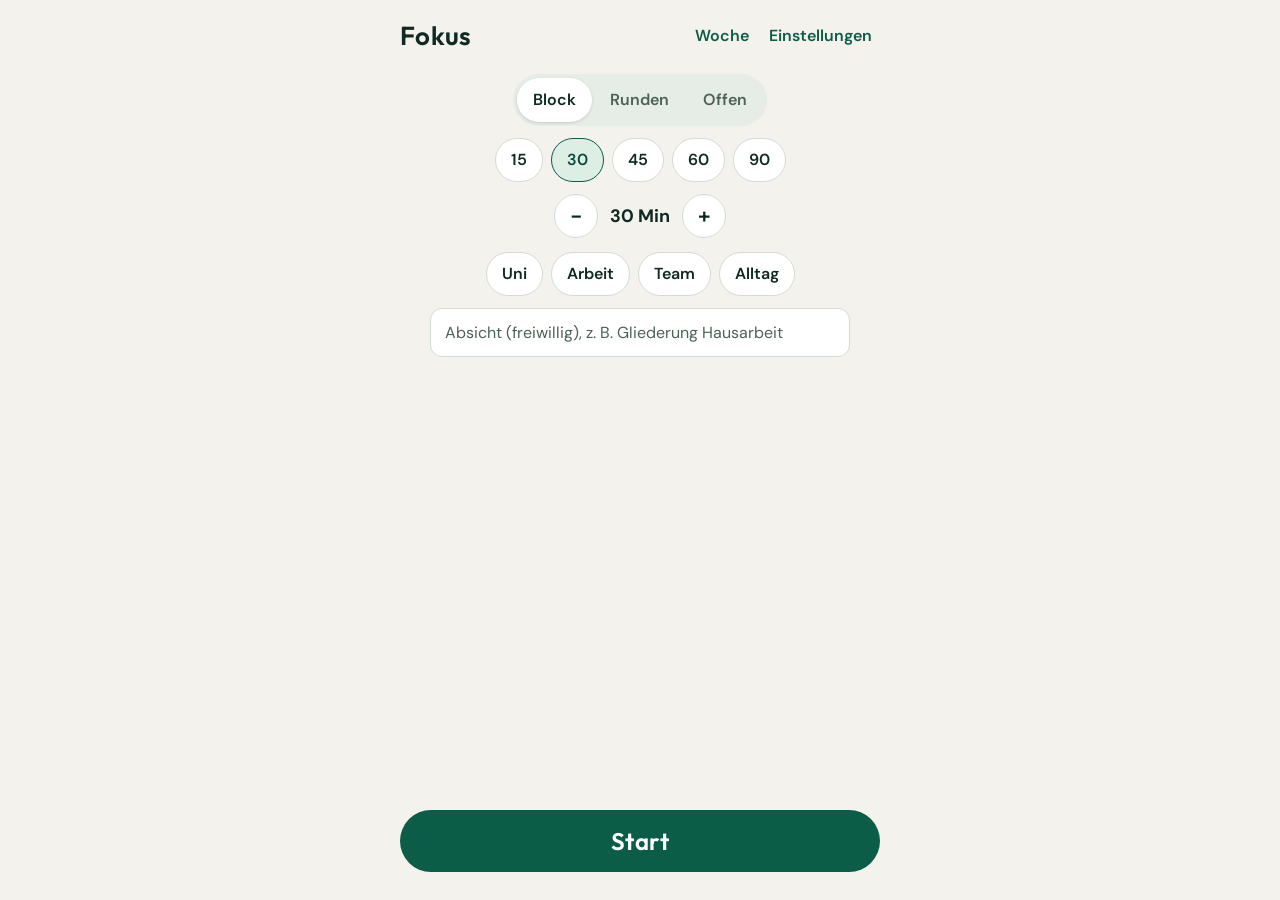
==== fokus/index.html @ d0ec009e "Fokus-Timer als eigene Mini-App (Ordner fokus/) Block, Runden und Offen, Nachspielzeit, Gedankenpark" ====
<!doctype html>
<html lang="de">
<head>
<meta charset="utf-8">
<meta name="viewport" content="width=device-width,initial-scale=1,viewport-fit=cover">
<title>Fokus</title>
<meta name="description" content="Fokus-Timer: Block, Runden oder offen. Läuft für sich, wird von Jarvis nur verlinkt.">
<meta name="theme-color" content="#F3F2EC" media="(prefers-color-scheme: light)">
<meta name="theme-color" content="#171716" media="(prefers-color-scheme: dark)">
<meta name="apple-mobile-web-app-capable" content="yes">
<meta name="mobile-web-app-capable" content="yes">
<meta name="apple-mobile-web-app-status-bar-style" content="default">
<meta name="apple-mobile-web-app-title" content="Fokus">
<link rel="manifest" href="manifest.webmanifest">
<link rel="apple-touch-icon" href="icons/icon-180.png">
<link rel="icon" href="icons/icon-192.png">
<link rel="preconnect" href="https://fonts.googleapis.com">
<link rel="preconnect" href="https://fonts.gstatic.com" crossorigin>
<link rel="stylesheet" href="https://fonts.googleapis.com/css2?family=DM+Sans:opsz,wght@9..40,400..700&family=Outfit:wght@500..700&display=swap">
<link rel="stylesheet" href="fokus.css">
</head>
<body>
<main id="app"></main>
<script src="engine.js"></script>
<script src="sound.js"></script>
<script src="sync.js"></script>
<script src="app.js"></script>
</body>
</html>
---- fokus/fokus.css ----
/* Fokus-Timer – Aussehen. Alle Farben, Schriften und Rundungen stehen oben als Bausteine,
   damit sie sich an einer Stelle austauschen lassen. Hell und dunkel folgen dem Gerät. */
:root{
  --bg:#F3F2EC;--card:#FFFFFF;--soft:#E6ECE6;--ln:#D3DCD4;--tx:#0F2A22;--mu:#4E6157;
  --ac:#0B5D47;--onac:#FFFFFF;--acs:#DDEEE5;--onacs:#0B4A39;
  --pause:#9A5B13;--pauses:#F6E7D2;--over:#A3361F;
  --font:"DM Sans",-apple-system,BlinkMacSystemFont,"Segoe UI",sans-serif;--disp:"Outfit","DM Sans",-apple-system,sans-serif;
  --r:14px;--rb:99px;--gap:14px;color-scheme:light}
@media (prefers-color-scheme:dark){:root{
  --bg:#171716;--card:#20201F;--soft:#2A2A28;--ln:#3A3A37;--tx:#F2F1EC;--mu:#B3B2AB;
  --ac:#7FD3A8;--onac:#0B2A1E;--acs:#24392F;--onacs:#A8E6C6;
  --pause:#F0B46A;--pauses:#3A2E1E;--over:#FF9B85;color-scheme:dark}}
*{box-sizing:border-box;-webkit-tap-highlight-color:transparent}
html,body{margin:0;background:var(--bg);color:var(--tx);font:16px/1.45 var(--font)}
body{min-height:100dvh;padding:calc(12px + env(safe-area-inset-top,0px)) max(16px,env(safe-area-inset-right,0px)) calc(20px + env(safe-area-inset-bottom,0px)) max(16px,env(safe-area-inset-left,0px))}
button,input{font:inherit;color:inherit}
button{cursor:pointer}
#app{max-width:480px;margin:0 auto;display:flex;flex-direction:column;gap:var(--gap);min-height:calc(100dvh - 40px)}
h1{font-family:var(--disp);font-size:26px;font-weight:600;margin:0;letter-spacing:.01em}
h2{font-size:16px;font-weight:700;margin:0 0 8px}
h2 small{font-weight:500;color:var(--mu)}
.top{display:flex;align-items:center;justify-content:space-between;gap:8px;min-height:48px}
.top nav{display:flex;gap:4px}
.link{border:0;background:transparent;color:var(--ac);font-weight:600;padding:10px 8px;min-height:44px;border-radius:10px}
.sub{font-size:14px;color:var(--mu);margin:0}
.lead{font-size:20px;font-weight:600;margin:0}
.hint{font-size:14px;color:var(--mu);margin:0;text-align:center}
.pick{display:flex;flex-direction:column;align-items:center;gap:12px}
.card{background:var(--card);border-radius:var(--r);padding:14px 16px;display:flex;flex-direction:column;gap:10px;box-shadow:0 1px 2px rgba(0,0,0,.05),0 4px 14px rgba(0,0,0,.04)}
.row{display:flex;gap:8px;align-items:center;flex-wrap:wrap}
.lab{font-size:15px;color:var(--mu)}
.seg{display:inline-flex;background:var(--soft);border-radius:var(--rb);padding:4px;gap:2px;max-width:100%}
.seg button{border:0;background:transparent;padding:9px 16px;border-radius:var(--rb);font-weight:600;color:var(--mu);min-height:44px}
.seg button[aria-pressed="true"]{background:var(--card);color:var(--tx);box-shadow:0 1px 3px rgba(0,0,0,.14)}
.chips{display:flex;flex-wrap:wrap;gap:8px;justify-content:center}
.chips button{border:1.5px solid var(--ln);background:var(--card);border-radius:var(--rb);padding:8px 15px;min-height:44px;min-width:48px;font-weight:600}
.chips button[aria-pressed="true"]{background:var(--acs);color:var(--onacs);border-color:var(--ac)}
.stepper{display:inline-flex;align-items:center;gap:6px}
.stepper button{width:44px;height:44px;border-radius:50%;border:1.5px solid var(--ln);background:var(--card);font-size:22px;font-weight:600;line-height:1}
.stepper b{min-width:72px;text-align:center;font-size:18px;font-variant-numeric:tabular-nums}
input:not([type]),input[type=text]{width:100%;font-size:16px;padding:12px 14px;border:1.5px solid var(--ln);border-radius:12px;background:var(--card)}
input::placeholder{color:var(--mu);opacity:1}
.intent{max-width:420px}
.go{width:100%;min-height:62px;border:0;border-radius:var(--rb);background:var(--ac);color:var(--onac);font-family:var(--disp);font-size:24px;font-weight:600;letter-spacing:.02em;margin-top:auto}
.go:active{transform:scale(.985)}
.btn{border:1.5px solid var(--ln);background:var(--card);border-radius:var(--rb);padding:10px 18px;min-height:46px;font-weight:600}
.btn.pri{background:var(--ac);color:var(--onac);border-color:var(--ac)}
.btn.warn{background:var(--acs);color:var(--onacs);border-color:var(--ac)}
.tog{display:flex;align-items:center;justify-content:space-between;gap:12px;min-height:48px}
.tog span{display:flex;flex-direction:column}
.tog small{font-size:13px;color:var(--mu)}
.tog input{appearance:none;-webkit-appearance:none;width:52px;height:32px;border-radius:99px;background:var(--ln);position:relative;flex:none;margin:0;transition:background .2s}
.tog input::after{content:"";position:absolute;top:3px;left:3px;width:26px;height:26px;border-radius:50%;background:#fff;box-shadow:0 1px 3px rgba(0,0,0,.25);transition:transform .2s}
.tog input:checked{background:var(--ac)}
.tog input:checked::after{transform:translateX(20px)}
.vol{display:flex;align-items:center;gap:12px;font-size:15px}
.vol input{flex:1;accent-color:var(--ac);min-height:44px}
.grid{display:grid;grid-template-columns:1fr auto;gap:6px 10px;align-items:center}
.notes,.list{list-style:none;margin:0;padding:0;display:flex;flex-direction:column;gap:6px}
.notes li,.list li{display:flex;justify-content:space-between;align-items:center;gap:8px;padding:8px 0;border-bottom:1px solid var(--ln);overflow-wrap:anywhere}
.notes li:last-child,.list li:last-child{border-bottom:0}
.x{border:0;background:transparent;color:var(--mu);width:44px;height:44px;border-radius:10px;flex:none;font-size:16px}
.q{margin:4px 0 0;font-weight:600}
.bars{display:flex;flex-direction:column;gap:10px}
.bar{display:grid;grid-template-columns:84px 1fr auto;gap:10px;align-items:center;font-size:15px}
.bar span{overflow:hidden;text-overflow:ellipsis;white-space:nowrap}
.bar i{display:block;height:14px;border-radius:7px;background:var(--ac)}
.bar b{font-variant-numeric:tabular-nums;font-weight:600}

/* Läuft: nur Uhr und Knöpfe */
.scr-run{justify-content:center}
.run{flex:1;display:flex;flex-direction:column;align-items:center;justify-content:center;gap:clamp(8px,2vh,16px);text-align:center}
.run .ph{margin:0;font-size:14px;font-weight:700;letter-spacing:.14em;text-transform:uppercase;color:var(--ac)}
.run.pause .ph{color:var(--pause)}
.run.over .ph{color:var(--over)}
.run.wait .ph{color:var(--mu)}
.disc{width:min(68vw,40vh,320px);height:auto;aspect-ratio:1;display:block}
.disc .rim{stroke:var(--ln)}
.disc .fill{fill:var(--ac);transition:r .9s linear}
.run.pause .disc .fill{fill:var(--pause)}
.run.over .disc .fill{fill:var(--over)}
.run .big{margin:0;font-family:var(--disp);font-size:clamp(46px,min(16vw,9vh),88px);font-weight:600;line-height:1;font-variant-numeric:tabular-nums;letter-spacing:-.01em}
.run.over .big{color:var(--over)}
.run.wait .big{font-size:30px}
.run .when{margin:0;font-size:14px;color:var(--mu);min-height:20px}
.run .intentv{margin:0;font-size:16px;color:var(--mu);max-width:100%;overflow-wrap:anywhere}
.dots{display:flex;gap:8px}
.dots i{width:10px;height:10px;border-radius:50%;border:1.5px solid var(--ac);display:block}
.dots i.on{background:var(--ac)}
.dots i.now{background:color-mix(in srgb,var(--ac) 45%,transparent)}
.ctl{display:flex;gap:8px;flex-wrap:wrap;justify-content:center;margin-top:8px}
.sheet{position:fixed;left:0;right:0;bottom:0;z-index:5;background:var(--card);border-radius:20px 20px 0 0;padding:18px max(16px,env(safe-area-inset-right,0px)) calc(18px + env(safe-area-inset-bottom,0px)) max(16px,env(safe-area-inset-left,0px));box-shadow:0 -8px 30px rgba(0,0,0,.18);display:flex;flex-direction:column;gap:10px;max-height:80dvh;overflow:auto}
.sheet form input{flex:1;min-width:0}
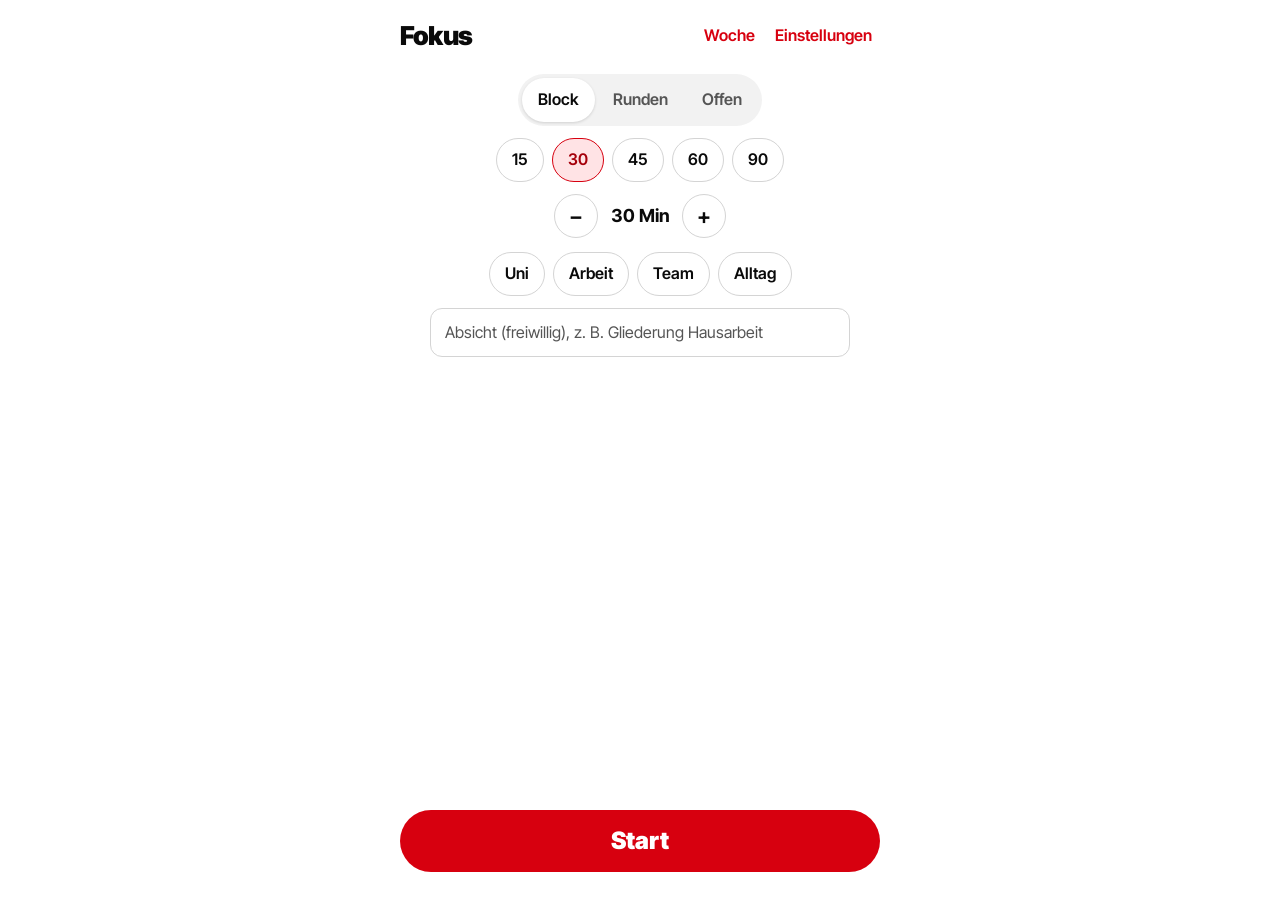
==== commit c30a7814: "Design Plakat als Standard, Nur das Jetzt neu, Glas/Polar raus, Hell/Dunkel pro Gerät Co-Authored-By" ====
--- a/fokus/index.html
+++ b/fokus/index.html
@@ -16,7 +16,14 @@
 <link rel="icon" href="icons/icon-192.png">
 <link rel="preconnect" href="https://fonts.googleapis.com">
 <link rel="preconnect" href="https://fonts.gstatic.com" crossorigin>
-<link rel="stylesheet" href="https://fonts.googleapis.com/css2?family=DM+Sans:opsz,wght@9..40,400..700&family=Outfit:wght@500..700&display=swap">
+<link rel="stylesheet" href="https://fonts.googleapis.com/css2?family=DM+Sans:opsz,wght@9..40,400..700&family=Outfit:wght@500..700&family=Inter+Tight:wght@500;700;900&family=Plus+Jakarta+Sans:wght@400..800&display=swap">
+<script>
+/* Gleiches Design wie in Jarvis (Plakat, Smaragd Ruhig, Nur das Jetzt) und Hell/Dunkel wie auf diesem Gerät eingestellt.
+   Beides liest der Timer aus dem Gerät (Jarvis merkt es sich dort); ohne Jarvis-Stand gilt Plakat und das Gerät. */
+(function () { var h = document.documentElement, s = 'plakat', m = '';
+  try { var c = JSON.parse(localStorage.getItem('jarvis.look') || 'null'); if (c && /^(plakat|smaragd|ruhe)$/.test(c.skin)) s = c.skin; m = localStorage.getItem('jarvis.mode') || ''; } catch (e) {}
+  h.dataset.skin = s; if (m === 'light' || m === 'dark') h.dataset.mode = m; })();
+</script>
 <link rel="stylesheet" href="fokus.css">
 </head>
 <body>
--- a/fokus/fokus.css
+++ b/fokus/fokus.css
@@ -91,3 +91,23 @@
 .ctl{display:flex;gap:8px;flex-wrap:wrap;justify-content:center;margin-top:8px}
 .sheet{position:fixed;left:0;right:0;bottom:0;z-index:5;background:var(--card);border-radius:20px 20px 0 0;padding:18px max(16px,env(safe-area-inset-right,0px)) calc(18px + env(safe-area-inset-bottom,0px)) max(16px,env(safe-area-inset-left,0px));box-shadow:0 -8px 30px rgba(0,0,0,.18);display:flex;flex-direction:column;gap:10px;max-height:80dvh;overflow:auto}
 .sheet form input{flex:1;min-width:0}
+
+/* ===== Designs wie in Jarvis (12.11.2026). data-skin und data-mode setzt index.html aus dem, was Jarvis auf diesem Gerät gemerkt hat.
+   Smaragd ist die Grundlage oben; hier nur, damit „Hell“/„Dunkel“ aus Jarvis auch gegen das Gerät gilt. ===== */
+html[data-mode="light"]{--bg:#F3F2EC;--card:#FFFFFF;--soft:#E6ECE6;--ln:#D3DCD4;--tx:#0F2A22;--mu:#4E6157;--ac:#0B5D47;--onac:#FFFFFF;--acs:#DDEEE5;--onacs:#0B4A39;--pause:#9A5B13;--pauses:#F6E7D2;--over:#A3361F;color-scheme:light}
+html[data-mode="dark"]{--bg:#171716;--card:#20201F;--soft:#2A2A28;--ln:#3A3A37;--tx:#F2F1EC;--mu:#B3B2AB;--ac:#7FD3A8;--onac:#0B2A1E;--acs:#24392F;--onacs:#A8E6C6;--pause:#F0B46A;--pauses:#3A2E1E;--over:#FF9B85;color-scheme:dark}
+html[data-skin="plakat"]{--bg:#FFFFFF;--card:#FFFFFF;--soft:#F2F2F2;--ln:#D4D4D4;--tx:#0A0A0A;--mu:#555555;--ac:#D7000F;--onac:#FFFFFF;--acs:#FFE3E5;--onacs:#A5000B;--pause:#8A5A00;--pauses:#FFF1D6;--over:#A5000B;--font:"Inter Tight",-apple-system,BlinkMacSystemFont,sans-serif;--disp:"Inter Tight",-apple-system,sans-serif;--r:0px;--rb:999px;color-scheme:light}
+@media (prefers-color-scheme:dark){html[data-skin="plakat"]:not([data-mode="light"]){--bg:#0E0E0E;--card:#161616;--soft:#222222;--ln:#3A3A3A;--tx:#F5F5F5;--mu:#B0B0B0;--ac:#FF4D57;--onac:#0A0A0A;--acs:#3A1416;--onacs:#FFB3B8;--pause:#F0B46A;--pauses:#3A2E1E;--over:#FF8A8F;color-scheme:dark}}
+html[data-skin="plakat"][data-mode="dark"]{--bg:#0E0E0E;--card:#161616;--soft:#222222;--ln:#3A3A3A;--tx:#F5F5F5;--mu:#B0B0B0;--ac:#FF4D57;--onac:#0A0A0A;--acs:#3A1416;--onacs:#FFB3B8;--pause:#F0B46A;--pauses:#3A2E1E;--over:#FF8A8F;color-scheme:dark}
+html[data-skin="ruhe"]{--bg:#EFEBE4;--card:#FFFFFF;--soft:#E6E0D6;--ln:#D9D1C5;--tx:#2B2622;--mu:#5F5850;--ac:#0E6E54;--onac:#FFFFFF;--acs:#DCEFE7;--onacs:#0A4F3D;--pause:#8F5A14;--pauses:#F4E6CF;--over:#A3361F;--font:"Plus Jakarta Sans",-apple-system,BlinkMacSystemFont,sans-serif;--disp:"Plus Jakarta Sans",-apple-system,sans-serif;--r:28px;--rb:999px;color-scheme:light}
+@media (prefers-color-scheme:dark){html[data-skin="ruhe"]:not([data-mode="light"]){--bg:#1B1918;--card:#2A2725;--soft:#242120;--ln:#3A3633;--tx:#F1ECE6;--mu:#B5ACA2;--ac:#8FDCBF;--onac:#0A2E22;--acs:#1E3A30;--onacs:#8FDCBF;--pause:#F0B46A;--pauses:#3A2E1E;--over:#FF9B85;color-scheme:dark}}
+html[data-skin="ruhe"][data-mode="dark"]{--bg:#1B1918;--card:#2A2725;--soft:#242120;--ln:#3A3633;--tx:#F1ECE6;--mu:#B5ACA2;--ac:#8FDCBF;--onac:#0A2E22;--acs:#1E3A30;--onacs:#8FDCBF;--pause:#F0B46A;--pauses:#3A2E1E;--over:#FF9B85;color-scheme:dark}
+/* Plakat: fette Schrift, eckige Karten, runde Knöpfe (wie am Handy in Jarvis) */
+html[data-skin="plakat"] .card{border:2px solid var(--tx);box-shadow:none}
+html[data-skin="plakat"] h1{font-weight:900;letter-spacing:-.03em}
+html[data-skin="plakat"] .run .big{font-weight:900;letter-spacing:-.04em}
+html[data-skin="plakat"] .run .ph{font-weight:900}
+html[data-skin="plakat"] .go{font-weight:900;letter-spacing:0}
+html[data-skin="plakat"] .bar i{border-radius:0}
+html[data-skin="ruhe"] .card{box-shadow:0 1px 2px rgba(43,38,34,.06),0 8px 24px rgba(43,38,34,.06)}
+html[data-skin="ruhe"] .run .big{font-weight:800}
